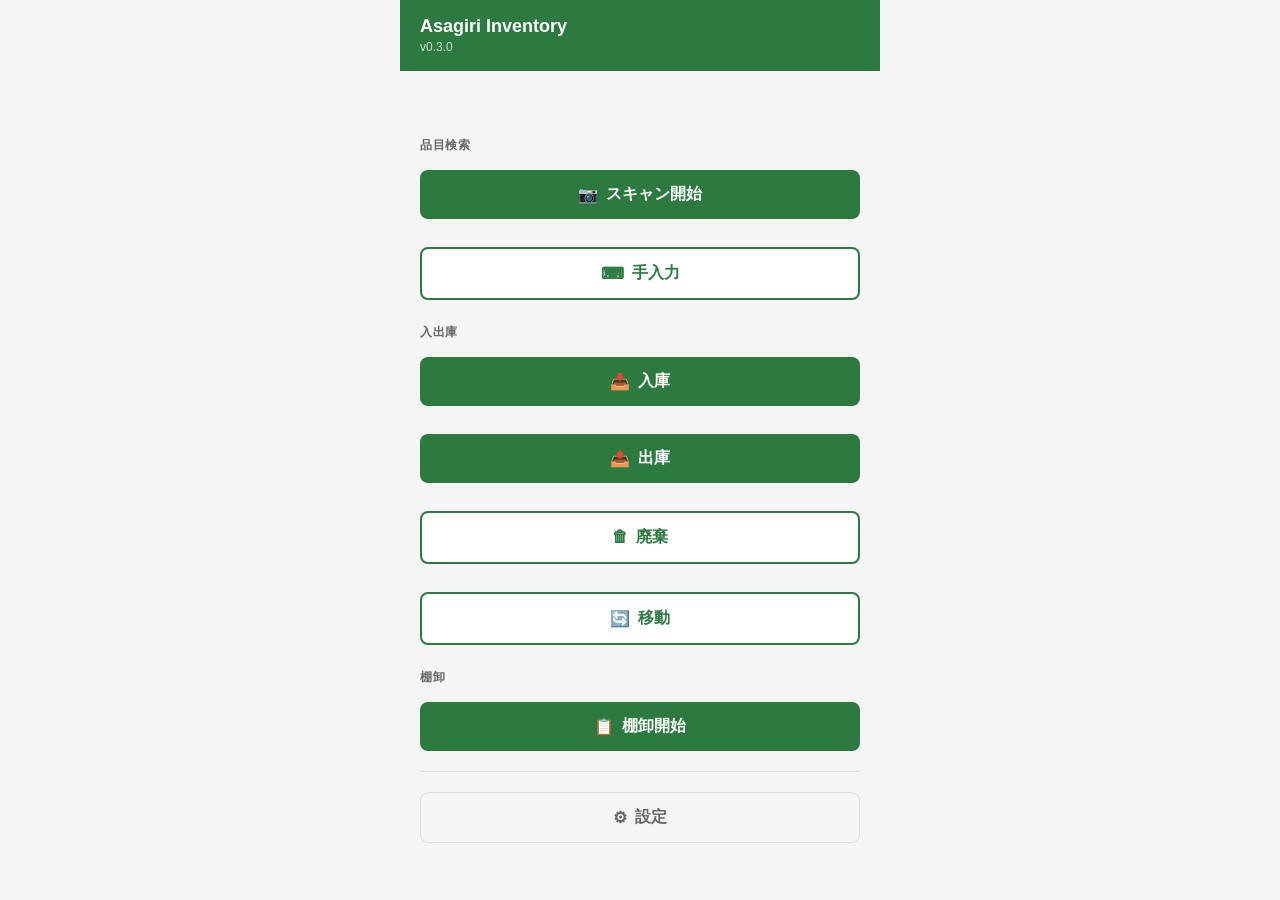
==== index.html @ f70bcea2 "PWA: サマリー画面に差異あり品目の詳細テーブルを追加 Co-Authored-By: Claude Sonnet 4.6 <noreply@anthropic.com>" ====
<!DOCTYPE html>
<html lang="ja">
<head>
  <meta charset="UTF-8">
  <meta name="viewport" content="width=device-width, initial-scale=1.0, user-scalable=no">
  <meta name="theme-color" content="#2c7a3f">
  <meta name="apple-mobile-web-app-capable" content="yes">
  <meta name="apple-mobile-web-app-status-bar-style" content="black-translucent">
  <title>Asagiri Inventory</title>
  <link rel="manifest" href="./manifest.json">
  <link rel="apple-touch-icon" href="./icons/icon-192.png">
  <link rel="stylesheet" href="./style.css">
</head>
<body>

  <!-- Screen 1: Top -->
  <div id="screen-top" class="screen active">
    <div class="header">
      <div>
        <h1>Asagiri Inventory</h1>
        <span class="version" id="app-version"></span>
      </div>
    </div>
    <div class="content">
      <div class="menu">
        <div class="menu-section-label">品目検索</div>
        <button class="btn btn-primary" id="btn-scan" onclick="App.goToScan()">
          <span>&#x1F4F7;</span> スキャン開始
        </button>
        <button class="btn btn-secondary" id="btn-manual" onclick="App.goToManual()">
          <span>&#x2328;</span> 手入力
        </button>
        <div class="menu-section-label">入出庫</div>
        <button class="btn btn-primary" onclick="App.startOp('stockin')">
          <span>&#x1F4E5;</span> 入庫
        </button>
        <button class="btn btn-primary" onclick="App.startOp('stockout')">
          <span>&#x1F4E4;</span> 出庫
        </button>
        <button class="btn btn-secondary" onclick="App.startOp('dispose')">
          <span>&#x1F5D1;</span> 廃棄
        </button>
        <button class="btn btn-secondary" onclick="App.startOp('move')">
          <span>&#x1F504;</span> 移動
        </button>
        <div class="menu-section-label">棚卸</div>
        <button class="btn btn-primary" onclick="App.goToStocktakeStart()">
          <span>&#x1F4CB;</span> 棚卸開始
        </button>
        <div class="menu-divider"></div>
        <button class="btn btn-outline" onclick="App.goToSettings()">
          <span>&#x2699;</span> 設定
        </button>
      </div>
    </div>
  </div>

  <!-- Screen 2: Scan -->
  <div id="screen-scan" class="screen">
    <div class="header">
      <button class="back-btn" onclick="App.goToTop()">&larr;</button>
      <h1>スキャン</h1>
    </div>
    <div class="content">
      <div class="video-container">
        <video id="scan-video" playsinline></video>
      </div>
      <p class="scan-guide">バーコードをカメラに映してください</p>
      <button class="btn btn-secondary" onclick="App.goToManual()">
        <span>&#x2328;</span> 手入力に切替
      </button>
    </div>
  </div>

  <!-- Screen 3: Manual input -->
  <div id="screen-manual" class="screen">
    <div class="header">
      <button class="back-btn" onclick="App.goToTop()">&larr;</button>
      <h1>手入力検索</h1>
    </div>
    <div id="camera-banner" class="camera-banner" style="display:none;">
      カメラが使えないため手入力に切替えました
    </div>
    <div class="content">
      <div class="form-group">
        <label for="input-barcode">バーコード or 品目ID</label>
        <input type="text" id="input-barcode" placeholder="例: 4901234567890 or IT001" autocomplete="off">
      </div>
      <button class="btn btn-primary" id="btn-search" onclick="App.searchManual()">
        検索
      </button>
    </div>
  </div>

  <!-- Screen 4: Result -->
  <div id="screen-result" class="screen">
    <div class="header">
      <button class="back-btn" onclick="App.goToTop()">&larr;</button>
      <h1>検索結果</h1>
    </div>
    <div class="content">
      <div id="result-content"></div>
      <div id="result-actions"></div>
    </div>
  </div>

  <!-- Screen 5: Loading -->
  <div id="screen-loading" class="screen">
    <div class="header">
      <h1>Asagiri Inventory</h1>
    </div>
    <div class="content">
      <div class="loading">
        <div class="loading-spinner"></div>
        <p>検索中...</p>
      </div>
    </div>
  </div>

  <!-- Screen 6: Settings -->
  <div id="screen-settings" class="screen">
    <div class="header">
      <button class="back-btn" onclick="App.goToTop()">&larr;</button>
      <h1>設定</h1>
    </div>
    <div class="content">
      <div class="setting-item">
        <div class="setting-label">アプリバージョン</div>
        <div class="setting-value" id="settings-version"></div>
      </div>
      <div class="setting-item">
        <div class="setting-label">担当者ログイン</div>
        <div class="setting-value" id="settings-gmail"></div>
        <div id="settings-user-info" style="display:none;margin-top:4px;">
          <span id="settings-user-name" style="font-size:14px;font-weight:600;"></span>
          <span id="settings-user-role" style="font-size:12px;color:var(--text-light);margin-left:8px;"></span>
        </div>
        <div class="form-group" style="margin-top:12px;">
          <label for="input-gmail">メールアドレス</label>
          <input type="email" id="input-gmail" placeholder="example@gmail.com" autocomplete="off">
        </div>
        <div class="form-group">
          <label for="input-password">パスワード</label>
          <input type="password" id="input-password" placeholder="パスワード" autocomplete="off">
        </div>
        <button class="btn btn-primary" id="btn-save-gmail" onclick="App.saveLogin()" style="margin-top:8px;">
          ログイン
        </button>
        <button class="btn btn-outline" onclick="App.logout()" style="margin-top:8px;color:#d32f2f;border-color:#d32f2f;">
          ログアウト
        </button>
      </div>
      <div class="setting-item">
        <div class="setting-label">場所データ</div>
        <div class="setting-value" id="settings-locations">未取得</div>
        <button class="btn btn-secondary" id="btn-reload-locations" onclick="App.reloadLocations()" style="margin-top:8px;">
          場所データを再取得
        </button>
        <div id="settings-locations-timestamp" class="setting-hint"></div>
      </div>
      <div class="setting-item">
        <div class="setting-label">API接続先</div>
        <div class="setting-value" id="settings-api"></div>
        <div class="form-group" style="margin-top:12px;">
          <input type="url" id="input-api-url" placeholder="https://script.google.com/macros/s/.../exec" autocomplete="off">
        </div>
        <button class="btn btn-primary" id="btn-save-url" onclick="App.saveApiUrl()" style="margin-top:8px;">
          保存
        </button>
      </div>
    </div>
  </div>

  <!-- Screen: Op Scan -->
  <div id="screen-op-scan" class="screen">
    <div class="header">
      <button class="back-btn" onclick="App.goToTop()">&larr;</button>
      <h1 id="op-scan-title">スキャン</h1>
    </div>
    <div class="content">
      <div class="video-container">
        <video id="op-scan-video" playsinline></video>
      </div>
      <p class="scan-guide">バーコードをカメラに映してください</p>
      <button class="btn btn-secondary" onclick="App.goToOpManual()">
        <span>&#x2328;</span> 手入力に切替
      </button>
    </div>
  </div>

  <!-- Screen: Op Manual -->
  <div id="screen-op-manual" class="screen">
    <div class="header">
      <button class="back-btn" onclick="App.goToTop()">&larr;</button>
      <h1 id="op-manual-title">手入力</h1>
    </div>
    <div id="op-camera-banner" class="camera-banner" style="display:none;">
      カメラが使えないため手入力に切替えました
    </div>
    <div class="content">
      <div class="form-group">
        <label for="input-op-barcode">バーコード or 品目ID</label>
        <input type="text" id="input-op-barcode" placeholder="例: 4901234567890 or IT001" autocomplete="off">
      </div>
      <button class="btn btn-primary" onclick="App.searchOpManual()">
        検索
      </button>
    </div>
  </div>

  <!-- Screen: Op Confirm -->
  <div id="screen-op-confirm" class="screen">
    <div class="header">
      <button class="back-btn" onclick="App.goToOpInput()">&larr;</button>
      <h1 id="op-confirm-title">確認</h1>
    </div>
    <div class="content">
      <div id="op-confirm-content"></div>
      <button class="btn btn-primary" id="btn-op-record" onclick="App.recordOp()">
        記録する
      </button>
      <button class="btn btn-secondary" onclick="App.goToOpInput()">
        戻って修正
      </button>
    </div>
  </div>

  <!-- Screen: Op Done -->
  <div id="screen-op-done" class="screen">
    <div class="header">
      <h1>完了</h1>
    </div>
    <div class="content">
      <div id="op-done-content"></div>
      <div id="op-done-actions"></div>
    </div>
  </div>

  <!-- Screen: Op Input -->
  <div id="screen-op-input" class="screen">
    <div class="header">
      <button class="back-btn" onclick="App.goToOpScan()">&larr;</button>
      <h1 id="op-input-title">入力</h1>
    </div>
    <div class="content">
      <div id="op-item-info"></div>
      <div id="op-input-form"></div>
      <button class="btn btn-primary" id="btn-op-confirm" onclick="App.goToOpConfirm()">
        確認画面へ
      </button>
    </div>
  </div>

  <!-- Screen: Stocktake Start -->
  <div id="screen-st-start" class="screen">
    <div class="header">
      <button class="back-btn" onclick="App.goToTop()">&larr;</button>
      <h1>棚卸開始</h1>
    </div>
    <div class="content">
      <div id="st-resume-area" style="display:none;">
        <div class="result-card">
          <div class="result-header found">進行中のセッションがあります</div>
          <div id="st-resume-info"></div>
        </div>
        <button class="btn btn-primary" id="btn-st-resume" onclick="App.resumeStocktake()">
          再開する
        </button>
        <button class="btn btn-secondary" onclick="App.startStocktake()">
          新規で開始する
        </button>
      </div>
      <div id="st-new-area">
        <div class="result-card">
          <div class="result-header found">棚卸を開始しますか？</div>
          <p class="result-message">バーコードスキャンで1品ずつカウントします。<br>終了時に未カウント品目の確認があります。</p>
        </div>
        <button class="btn btn-primary" id="btn-st-start" onclick="App.startStocktake()">
          棚卸を開始
        </button>
      </div>
      <button class="btn btn-secondary" onclick="App.goToTop()">
        キャンセル
      </button>
    </div>
  </div>

  <!-- Screen: Stocktake Scan -->
  <div id="screen-st-scan" class="screen">
    <div class="header">
      <button class="back-btn" onclick="App.confirmStocktakeEnd()">&larr;</button>
      <h1 id="st-scan-title">棚卸中</h1>
    </div>
    <div class="content">
      <div class="video-container">
        <video id="st-scan-video" playsinline></video>
      </div>
      <p class="scan-guide">バーコードをカメラに映してください</p>
      <button class="btn btn-secondary" onclick="App.goToStManual()">
        <span>&#x2328;</span> 手入力に切替
      </button>
      <div id="st-manual-input" style="display:none;">
        <div class="form-group" style="margin-top:12px;">
          <label for="input-st-barcode">バーコード or 品目ID</label>
          <input type="text" id="input-st-barcode" placeholder="例: 4901234567890 or IT001" autocomplete="off">
        </div>
        <button class="btn btn-primary" onclick="App.searchStManual()">
          検索
        </button>
      </div>
      <button class="btn btn-secondary" onclick="App.showUncountedItems()" style="margin-top:8px;">
        未カウント品を確認
      </button>
      <button class="btn btn-outline" onclick="App.confirmStocktakeEnd()" style="margin-top:16px;">
        棚卸を終了する
      </button>
    </div>
  </div>

  <!-- Screen: Uncounted Items -->
  <div id="screen-st-uncounted" class="screen">
    <div class="header">
      <button class="back-btn" onclick="App.goToStScan()">&larr;</button>
      <h1>未カウント品</h1>
    </div>
    <div class="content">
      <div id="st-uncounted-list"></div>
      <button class="btn btn-primary" onclick="App.goToStScan()">
        スキャンに戻る
      </button>
    </div>
  </div>

  <!-- Screen: Stocktake Count -->
  <div id="screen-st-count" class="screen">
    <div class="header">
      <button class="back-btn" onclick="App.goToStScan()">&larr;</button>
      <h1>実数入力</h1>
    </div>
    <div class="content">
      <div id="st-item-info"></div>
      <div class="form-group">
        <label for="input-st-count">実数</label>
        <input type="number" id="input-st-count" min="0" placeholder="実際の個数を入力" inputmode="numeric">
      </div>
      <button class="btn btn-primary" id="btn-st-send" onclick="App.sendStocktakeCount()">
        送信
      </button>
    </div>
  </div>

  <!-- Screen: Stocktake Summary -->
  <div id="screen-st-summary" class="screen">
    <div class="header">
      <h1>棚卸サマリー</h1>
    </div>
    <div class="content">
      <div id="st-summary-content"></div>
      <div id="st-diff-detail" style="display:none;"></div>
      <button class="btn btn-primary" id="btn-st-end" onclick="App.endStocktake()">
        棚卸を終了
      </button>
      <button class="btn btn-secondary" onclick="App.goToStScan()">
        スキャンに戻る
      </button>
    </div>
  </div>

  <!-- Screen: Stocktake Done -->
  <div id="screen-st-done" class="screen">
    <div class="header">
      <h1>棚卸完了</h1>
    </div>
    <div class="content">
      <div class="result-card">
        <div class="result-header found">棚卸セッション完了</div>
        <p class="result-message">管理者の承認をお待ちください。<br>承認後、帳簿在庫が調整されます。</p>
      </div>
      <button class="btn btn-primary" onclick="App.goToTop()">
        トップに戻る
      </button>
    </div>
  </div>

  <script src="./config.js"></script>
  <script src="./app.js"></script>
</body>
</html>
---- style.css ----
/* Asagiri Inventory - Phase 2 */
/* LogNote UI思想: シンプル、業務向け、見やすさ重視 */

:root {
  --primary: #2c7a3f;
  --primary-dark: #1e5a2d;
  --primary-light: #e8f5e9;
  --danger: #d32f2f;
  --warning: #f57c00;
  --text: #333;
  --text-light: #666;
  --bg: #f5f5f5;
  --card-bg: #fff;
  --border: #ddd;
}

* {
  box-sizing: border-box;
  margin: 0;
  padding: 0;
}

html, body {
  height: 100%;
  font-family: -apple-system, BlinkMacSystemFont, 'Segoe UI', 'Hiragino Sans', 'Noto Sans JP', sans-serif;
  font-size: 16px;
  color: var(--text);
  background: var(--bg);
  -webkit-text-size-adjust: 100%;
}

/* Screen container */
.screen {
  display: none;
  flex-direction: column;
  min-height: 100vh;
  max-width: 480px;
  margin: 0 auto;
  padding: 0;
}

.screen.active {
  display: flex;
}

/* Header */
.header {
  background: var(--primary);
  color: #fff;
  padding: 16px 20px;
  display: flex;
  align-items: center;
  gap: 12px;
}

.header h1 {
  font-size: 18px;
  font-weight: 600;
}

.header .version {
  font-size: 12px;
  opacity: 0.8;
}

.header .back-btn {
  background: none;
  border: none;
  color: #fff;
  font-size: 20px;
  cursor: pointer;
  padding: 4px 8px;
  margin-left: -8px;
}

/* Main content */
.content {
  flex: 1;
  padding: 24px 20px;
  display: flex;
  flex-direction: column;
}

/* Buttons */
.btn {
  display: flex;
  align-items: center;
  justify-content: center;
  gap: 8px;
  width: 100%;
  padding: 14px 20px;
  border: none;
  border-radius: 8px;
  font-size: 16px;
  font-weight: 600;
  cursor: pointer;
  transition: opacity 0.2s;
  min-height: 48px;
}

.btn:active {
  opacity: 0.8;
}

.btn:disabled {
  opacity: 0.5;
  cursor: not-allowed;
}

.btn-primary {
  background: var(--primary);
  color: #fff;
}

.btn-secondary {
  background: #fff;
  color: var(--primary);
  border: 2px solid var(--primary);
}

.btn-outline {
  background: transparent;
  color: var(--text-light);
  border: 1px solid var(--border);
}

.btn + .btn {
  margin-top: 12px;
}

/* Top screen menu */
.menu {
  flex: 1;
  display: flex;
  flex-direction: column;
  justify-content: center;
  gap: 16px;
}

.menu-section-label {
  font-size: 12px;
  font-weight: 600;
  color: var(--text-light);
  text-transform: uppercase;
  letter-spacing: 0.5px;
  padding-top: 8px;
}

.menu-divider {
  height: 1px;
  background: var(--border);
  margin: 4px 0;
}

/* Video container */
.video-container {
  position: relative;
  width: 100%;
  aspect-ratio: 4 / 3;
  background: #000;
  border-radius: 8px;
  overflow: hidden;
  margin-bottom: 16px;
}

.video-container video {
  width: 100%;
  height: 100%;
  object-fit: cover;
}

.scan-guide {
  text-align: center;
  color: var(--text-light);
  font-size: 14px;
  margin-bottom: 20px;
}

/* Form */
.form-group {
  margin-bottom: 16px;
}

.form-group label {
  display: block;
  font-size: 14px;
  color: var(--text-light);
  margin-bottom: 6px;
}

.form-group input {
  width: 100%;
  padding: 12px 14px;
  border: 2px solid var(--border);
  border-radius: 8px;
  font-size: 16px;
  outline: none;
  transition: border-color 0.2s;
}

.form-group input:focus {
  border-color: var(--primary);
}

.form-select {
  width: 100%;
  padding: 12px 14px;
  border: 2px solid var(--border);
  border-radius: 8px;
  font-size: 16px;
  outline: none;
  background: #fff;
  transition: border-color 0.2s;
  -webkit-appearance: none;
  appearance: none;
}

.form-select:focus {
  border-color: var(--primary);
}

/* Result card */
.result-card {
  background: var(--card-bg);
  border-radius: 12px;
  padding: 20px;
  box-shadow: 0 2px 8px rgba(0, 0, 0, 0.08);
  margin-bottom: 20px;
}

.result-header {
  display: flex;
  align-items: center;
  gap: 8px;
  font-size: 18px;
  font-weight: 600;
  margin-bottom: 16px;
}

.result-header.found {
  color: var(--primary);
}

.result-header.not-found {
  color: var(--danger);
}

.result-header.error {
  color: var(--warning);
}

.result-row {
  display: flex;
  justify-content: space-between;
  padding: 8px 0;
  border-bottom: 1px solid var(--border);
  font-size: 15px;
}

.result-row:last-child {
  border-bottom: none;
}

.result-label {
  color: var(--text-light);
  flex-shrink: 0;
}

.result-value {
  font-weight: 500;
  text-align: right;
  word-break: break-all;
}

.result-message {
  color: var(--text-light);
  font-size: 14px;
  line-height: 1.6;
  margin-top: 8px;
}

.result-code {
  background: var(--bg);
  padding: 8px 12px;
  border-radius: 6px;
  font-family: monospace;
  font-size: 14px;
  margin: 8px 0;
  word-break: break-all;
}

/* Loading */
.loading {
  text-align: center;
  padding: 40px 0;
  color: var(--text-light);
}

.loading-spinner {
  display: inline-block;
  width: 32px;
  height: 32px;
  border: 3px solid var(--border);
  border-top-color: var(--primary);
  border-radius: 50%;
  animation: spin 0.8s linear infinite;
  margin-bottom: 12px;
}

@keyframes spin {
  to { transform: rotate(360deg); }
}

/* Error detail */
.error-detail {
  background: #fff3e0;
  border: 1px solid #ffe0b2;
  border-radius: 6px;
  padding: 8px 12px;
  font-size: 13px;
  color: var(--warning);
  margin-top: 8px;
  word-break: break-all;
}

/* Camera error banner */
.camera-banner {
  background: #fff3e0;
  color: var(--warning);
  padding: 10px 16px;
  font-size: 14px;
  text-align: center;
  border-bottom: 1px solid #ffe0b2;
}

/* Settings screen */
.setting-item {
  background: var(--card-bg);
  border-radius: 8px;
  padding: 16px;
  margin-bottom: 12px;
}

.setting-label {
  font-size: 13px;
  color: var(--text-light);
  margin-bottom: 4px;
}

.setting-value {
  font-size: 15px;
  font-weight: 500;
}

.setting-value.connected {
  color: var(--primary);
}

.setting-value.not-connected {
  color: var(--danger);
}

.lot-allocation {
  margin-top: 16px;
  padding-top: 12px;
  border-top: 1px solid var(--border);
}

.lot-allocation-title {
  font-size: 13px;
  font-weight: 600;
  color: var(--text-light);
  margin-bottom: 8px;
}

.lot-allocation-row {
  display: flex;
  justify-content: space-between;
  padding: 4px 0;
  font-size: 14px;
}

.lot-expiry {
  color: var(--text-light);
  font-size: 13px;
}

.setting-hint {
  font-size: 12px;
  color: var(--text-light);
  margin-top: 8px;
}

/* Stocktake badge */
.st-badge {
  display: inline-block;
  background: var(--primary);
  color: #fff;
  font-size: 12px;
  font-weight: 600;
  padding: 2px 10px;
  border-radius: 12px;
  margin-left: 8px;
}

.st-diff-positive {
  color: #1565c0;
  font-weight: 600;
}

.st-diff-negative {
  color: var(--danger);
  font-weight: 600;
}

.st-diff-zero {
  color: var(--primary);
}

/* Uncounted items list */
.uncounted-list {
  list-style: none;
  padding: 0;
  margin: 8px 0;
}

.uncounted-item {
  display: flex;
  gap: 8px;
  align-items: center;
  padding: 10px 12px;
  border-bottom: 1px solid #eee;
  font-size: 14px;
}

.uncounted-id {
  color: #888;
  font-size: 12px;
  min-width: 60px;
}

.uncounted-name {
  flex: 1;
  font-weight: 600;
}

.uncounted-cat {
  color: #888;
  font-size: 12px;
}

/* Diff table in summary */
.diff-table {
  width: 100%;
  border-collapse: collapse;
  margin-top: 8px;
  font-size: 13px;
}

.diff-table th {
  background: #f5f5f5;
  padding: 6px 8px;
  font-weight: 600;
  text-align: left;
  border-bottom: 2px solid #ddd;
}

.diff-table td {
  padding: 6px 8px;
  border-bottom: 1px solid #eee;
}
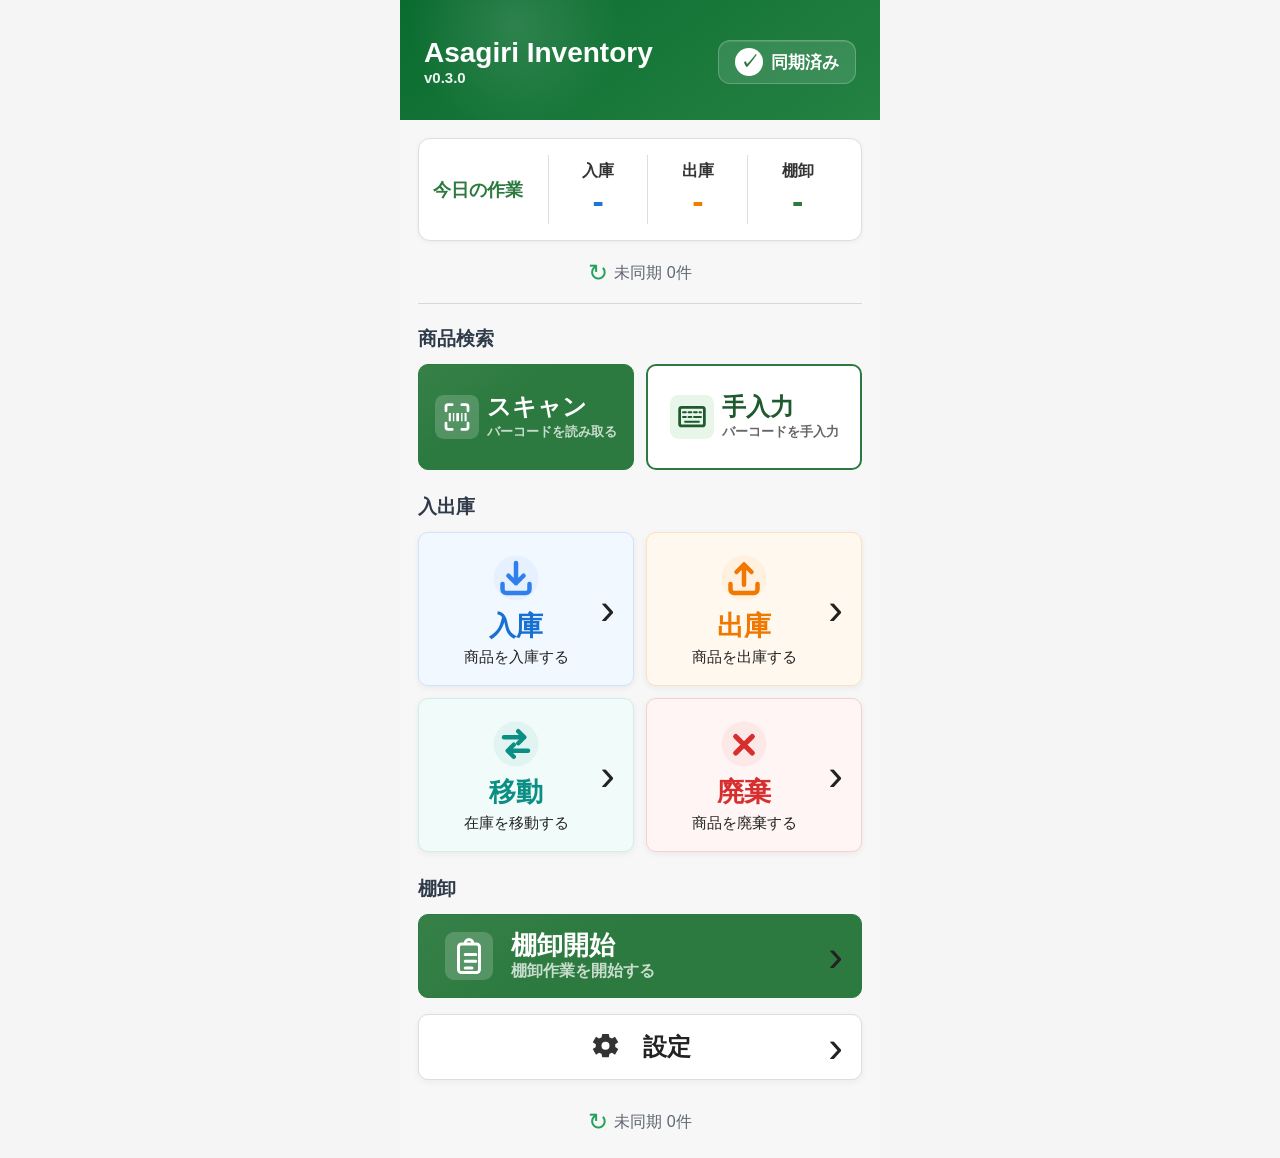
==== commit 9b33e07c: "トップ画面UIリデザイン + ダッシュボードAPI追加 - トップ画面をカード型レイアウトに刷新（SVGアイコン、2x2グリッド、色分け） - 今日の作業ダッシュボード（入庫/出庫件数、棚卸進捗） -" ====
--- a/index.html
+++ b/index.html
@@ -15,43 +15,97 @@
 
   <!-- Screen 1: Top -->
   <div id="screen-top" class="screen active">
-    <div class="header">
-      <div>
+    <div class="header header-top">
+      <div class="header-top-left">
         <h1>Asagiri Inventory</h1>
         <span class="version" id="app-version"></span>
       </div>
-    </div>
-    <div class="content">
-      <div class="menu">
-        <div class="menu-section-label">品目検索</div>
-        <button class="btn btn-primary" id="btn-scan" onclick="App.goToScan()">
-          <span>&#x1F4F7;</span> スキャン開始
-        </button>
-        <button class="btn btn-secondary" id="btn-manual" onclick="App.goToManual()">
-          <span>&#x2328;</span> 手入力
-        </button>
-        <div class="menu-section-label">入出庫</div>
-        <button class="btn btn-primary" onclick="App.startOp('stockin')">
-          <span>&#x1F4E5;</span> 入庫
-        </button>
-        <button class="btn btn-primary" onclick="App.startOp('stockout')">
-          <span>&#x1F4E4;</span> 出庫
-        </button>
-        <button class="btn btn-secondary" onclick="App.startOp('dispose')">
-          <span>&#x1F5D1;</span> 廃棄
-        </button>
-        <button class="btn btn-secondary" onclick="App.startOp('move')">
-          <span>&#x1F504;</span> 移動
-        </button>
-        <div class="menu-section-label">棚卸</div>
-        <button class="btn btn-primary" onclick="App.goToStocktakeStart()">
-          <span>&#x1F4CB;</span> 棚卸開始
-        </button>
-        <div class="menu-divider"></div>
-        <button class="btn btn-outline" onclick="App.goToSettings()">
-          <span>&#x2699;</span> 設定
-        </button>
-      </div>
+      <span class="sync-badge" id="sync-badge">同期済み</span>
+    </div>
+    <div class="content content-top">
+
+      <!-- 今日の作業 -->
+      <div class="work-summary" aria-label="今日の作業">
+        <span class="work-summary-title">今日の作業</span>
+        <span class="work-chip work-chip--in">入庫 <strong id="dash-stockin">-</strong></span>
+        <span class="work-chip work-chip--out">出庫 <strong id="dash-stockout">-</strong></span>
+        <span class="work-chip work-chip--st">棚卸 <strong id="dash-stocktake">-</strong></span>
+      </div>
+      <div class="top-sync-status" id="unsync-bar">未同期 0件</div>
+      <div class="top-divider"></div>
+
+      <!-- 商品検索 -->
+      <section class="top-section">
+        <div class="section-label">商品検索</div>
+        <div class="search-actions">
+          <button class="action-button action-button--scan" id="btn-scan" onclick="App.goToScan()">
+            <img class="action-icon" src="./icons/ui-scan.svg" alt="" aria-hidden="true">
+            <span class="action-text">
+              <span class="action-title">スキャン</span>
+              <span class="action-sub">バーコードを読み取る</span>
+            </span>
+          </button>
+          <button class="action-button action-button--manual" id="btn-manual" onclick="App.goToManual()">
+            <img class="action-icon" src="./icons/ui-manual.svg" alt="" aria-hidden="true">
+            <span class="action-text">
+              <span class="action-title">手入力</span>
+              <span class="action-sub">バーコードを手入力</span>
+            </span>
+          </button>
+        </div>
+      </section>
+
+      <!-- 入出庫 -->
+      <section class="top-section">
+        <div class="section-label">入出庫</div>
+        <div class="operation-grid">
+          <button class="operation-button operation-button--in" onclick="App.startOp('stockin')">
+            <img class="operation-icon" src="./icons/ui-stockin.svg" alt="" aria-hidden="true">
+            <span class="operation-title">入庫</span>
+            <span class="operation-sub">商品を入庫する</span>
+            <span class="operation-chevron" aria-hidden="true">›</span>
+          </button>
+          <button class="operation-button operation-button--out" onclick="App.startOp('stockout')">
+            <img class="operation-icon" src="./icons/ui-stockout.svg" alt="" aria-hidden="true">
+            <span class="operation-title">出庫</span>
+            <span class="operation-sub">商品を出庫する</span>
+            <span class="operation-chevron" aria-hidden="true">›</span>
+          </button>
+          <button class="operation-button operation-button--move" onclick="App.startOp('move')">
+            <img class="operation-icon" src="./icons/ui-move.svg" alt="" aria-hidden="true">
+            <span class="operation-title">移動</span>
+            <span class="operation-sub">在庫を移動する</span>
+            <span class="operation-chevron" aria-hidden="true">›</span>
+          </button>
+          <button class="operation-button operation-button--dispose" onclick="App.startOp('dispose')">
+            <img class="operation-icon" src="./icons/ui-dispose.svg" alt="" aria-hidden="true">
+            <span class="operation-title">廃棄</span>
+            <span class="operation-sub">商品を廃棄する</span>
+            <span class="operation-chevron" aria-hidden="true">›</span>
+          </button>
+        </div>
+      </section>
+
+      <!-- 棚卸 -->
+      <section class="top-section top-section--stocktake">
+        <div class="section-label">棚卸</div>
+        <button class="stocktake-button" onclick="App.goToStocktakeStart()">
+          <img class="stocktake-icon" src="./icons/ui-stocktake.svg" alt="" aria-hidden="true">
+          <span class="stocktake-text">
+            <span class="stocktake-title">棚卸開始</span>
+            <span class="stocktake-sub">棚卸作業を開始する</span>
+          </span>
+          <span class="stocktake-chevron" aria-hidden="true">›</span>
+        </button>
+      </section>
+
+      <!-- 設定 -->
+      <button class="settings-button" onclick="App.goToSettings()">
+        <img class="settings-icon" src="./icons/ui-settings.svg" alt="" aria-hidden="true">
+        <span>設定</span>
+        <span class="settings-chevron" aria-hidden="true">›</span>
+      </button>
+      <div class="bottom-sync-status">未同期 0件</div>
     </div>
   </div>
 
@@ -239,7 +293,7 @@
   <!-- Screen: Op Input -->
   <div id="screen-op-input" class="screen">
     <div class="header">
-      <button class="back-btn" onclick="App.goToOpScan()">&larr;</button>
+      <button class="back-btn" onclick="App.goBackFromOpInput()">&larr;</button>
       <h1 id="op-input-title">入力</h1>
     </div>
     <div class="content">
@@ -270,6 +324,12 @@
           新規で開始する
         </button>
       </div>
+      <div id="st-join-area" style="display:none;">
+        <div class="result-card">
+          <div class="result-header">他の人の進行中セッション</div>
+          <div id="st-join-list"></div>
+        </div>
+      </div>
       <div id="st-new-area">
         <div class="result-card">
           <div class="result-header found">棚卸を開始しますか？</div>
@@ -296,7 +356,7 @@
         <video id="st-scan-video" playsinline></video>
       </div>
       <p class="scan-guide">バーコードをカメラに映してください</p>
-      <button class="btn btn-secondary" onclick="App.goToStManual()">
+      <button class="btn btn-secondary" id="btn-st-toggle-manual" onclick="App.goToStManual()">
         <span>&#x2328;</span> 手入力に切替
       </button>
       <div id="st-manual-input" style="display:none;">
@@ -307,12 +367,18 @@
         <button class="btn btn-primary" onclick="App.searchStManual()">
           検索
         </button>
+        <button class="btn btn-secondary" onclick="App.goToStScan()" style="margin-top:8px;">
+          スキャンに戻る
+        </button>
       </div>
       <button class="btn btn-secondary" onclick="App.showUncountedItems()" style="margin-top:8px;">
         未カウント品を確認
       </button>
       <button class="btn btn-outline" onclick="App.confirmStocktakeEnd()" style="margin-top:16px;">
         棚卸を終了する
+      </button>
+      <button class="btn btn-outline" onclick="App.pauseStocktake()" style="margin-top:4px;border-color:#888;color:#888;">
+        中断してトップに戻る
       </button>
     </div>
   </div>
--- a/style.css
+++ b/style.css
@@ -469,3 +469,692 @@
   padding: 6px 8px;
   border-bottom: 1px solid #eee;
 }
+
+/* ===== Top screen redesign ===== */
+
+.header-top {
+  justify-content: space-between;
+  align-items: center;
+  min-height: 76px;
+  padding: 16px 20px 14px;
+}
+
+.header-top-left {
+  display: flex;
+  flex-direction: column;
+  gap: 2px;
+}
+
+.header-status {
+  display: flex;
+  flex-direction: column;
+  align-items: flex-end;
+  gap: 4px;
+}
+
+.sync-badge {
+  background: rgba(255, 255, 255, 0.18);
+  color: #fff;
+  font-size: 12px;
+  font-weight: 700;
+  line-height: 1;
+  padding: 7px 10px;
+  border-radius: 999px;
+  white-space: nowrap;
+}
+
+.header-unsync {
+  color: rgba(255, 255, 255, 0.72);
+  font-size: 11px;
+  line-height: 1;
+}
+
+.content-top {
+  padding: 14px 16px 18px;
+}
+
+.work-summary {
+  display: grid;
+  grid-template-columns: repeat(3, minmax(0, 1fr));
+  align-items: center;
+  gap: 7px;
+  margin-bottom: 16px;
+  padding: 9px 10px;
+  border: 1px solid #e2e2e2;
+  border-radius: 8px;
+  background: #fff;
+}
+
+.work-summary-title {
+  grid-column: 1 / -1;
+  color: var(--text-light);
+  font-size: 12px;
+  font-weight: 700;
+  white-space: nowrap;
+}
+
+.work-chip {
+  min-width: 0;
+  padding: 6px 5px;
+  border-radius: 6px;
+  color: #555;
+  font-size: 11px;
+  font-weight: 600;
+  text-align: center;
+  white-space: nowrap;
+}
+
+.work-chip strong {
+  margin-left: 3px;
+  color: var(--text);
+  font-size: 13px;
+}
+
+.work-chip--in { background: #e9f5ed; }
+.work-chip--out { background: #fff2df; }
+.work-chip--st { background: #e8f1f8; }
+
+.top-section {
+  margin-bottom: 16px;
+}
+
+.top-section--stocktake {
+  margin-bottom: 12px;
+}
+
+.section-label {
+  margin: 0 0 7px;
+  color: #4d5a52;
+  font-size: 13px;
+  font-weight: 700;
+}
+
+.search-actions {
+  display: grid;
+  gap: 8px;
+}
+
+.action-button,
+.operation-button,
+.stocktake-button,
+.settings-button {
+  font-family: inherit;
+  cursor: pointer;
+  -webkit-tap-highlight-color: transparent;
+}
+
+.action-button {
+  display: flex;
+  align-items: center;
+  gap: 12px;
+  width: 100%;
+  min-height: 58px;
+  padding: 12px 14px;
+  border-radius: 8px;
+  text-align: left;
+  transition: opacity 0.15s, transform 0.1s;
+}
+
+.action-button:active,
+.operation-button:active,
+.stocktake-button:active {
+  opacity: 0.82;
+  transform: scale(0.985);
+}
+
+.action-button--scan {
+  border: 1px solid var(--primary);
+  background: var(--primary);
+  color: #fff;
+}
+
+.action-button--manual {
+  border: 1px solid #b8d2bf;
+  background: #fff;
+  color: var(--primary-dark);
+}
+
+.action-icon {
+  flex: 0 0 auto;
+  width: 34px;
+  height: 34px;
+  display: block;
+}
+
+.action-text,
+.stocktake-text {
+  display: flex;
+  min-width: 0;
+  flex-direction: column;
+  gap: 2px;
+}
+
+.action-title,
+.stocktake-title {
+  font-size: 17px;
+  font-weight: 800;
+  line-height: 1.2;
+}
+
+.action-sub,
+.stocktake-sub {
+  font-size: 12px;
+  line-height: 1.25;
+}
+
+.action-button--scan .action-sub,
+.stocktake-sub {
+  color: rgba(255, 255, 255, 0.74);
+}
+
+.action-button--manual .action-sub {
+  color: var(--text-light);
+}
+
+.operation-grid {
+  display: grid;
+  grid-template-columns: repeat(2, minmax(0, 1fr));
+  gap: 8px;
+}
+
+.operation-button {
+  display: grid;
+  grid-template-columns: 30px 1fr;
+  grid-template-rows: auto auto;
+  column-gap: 8px;
+  align-items: center;
+  min-height: 72px;
+  padding: 10px 11px;
+  border: 1px solid #e2e2e2;
+  border-left-width: 5px;
+  border-radius: 8px;
+  background: #fff;
+  color: var(--text);
+  min-width: 0;
+  text-align: left;
+  transition: opacity 0.15s, transform 0.1s;
+}
+
+.operation-icon {
+  grid-row: 1 / 3;
+  width: 28px;
+  height: 28px;
+  display: block;
+}
+
+.operation-title {
+  font-size: 16px;
+  font-weight: 800;
+  line-height: 1.15;
+  min-width: 0;
+}
+
+.operation-sub {
+  color: var(--text-light);
+  font-size: 11px;
+  line-height: 1.25;
+  min-width: 0;
+}
+
+.operation-button--in  { border-left-color: #2f80ed; }
+.operation-button--out { border-left-color: #f2994a; }
+.operation-button--move { border-left-color: #159b8f; }
+.operation-button--dispose { border-left-color: #d64545; }
+
+.stocktake-button {
+  display: flex;
+  align-items: center;
+  gap: 12px;
+  width: 100%;
+  min-height: 58px;
+  padding: 12px 14px;
+  border: 1px solid var(--primary);
+  border-radius: 8px;
+  background: var(--primary);
+  color: #fff;
+  text-align: left;
+  transition: opacity 0.15s, transform 0.1s;
+}
+
+.stocktake-icon {
+  flex: 0 0 auto;
+  width: 34px;
+  height: 34px;
+  display: block;
+}
+
+.settings-button {
+  width: 100%;
+  min-height: 42px;
+  border: 1px solid #dadada;
+  border-radius: 8px;
+  background: transparent;
+  color: var(--text-light);
+  font-size: 14px;
+  font-weight: 600;
+}
+
+.settings-button:active {
+  opacity: 0.7;
+}
+
+.top-sync-status,
+.bottom-sync-status {
+  display: flex;
+  align-items: center;
+  justify-content: center;
+  gap: 4px;
+  color: #999;
+  font-size: 12px;
+  line-height: 1;
+}
+
+.top-sync-status {
+  margin: 4px 0 12px;
+}
+
+.top-divider {
+  height: 1px;
+  margin-bottom: 16px;
+  background: #e2e2e2;
+}
+
+.bottom-sync-status {
+  margin-top: 12px;
+}
+
+.operation-chevron,
+.stocktake-chevron,
+.settings-chevron {
+  display: none;
+}
+
+@media (max-width: 360px) {
+  .content-top {
+    padding-left: 12px;
+    padding-right: 12px;
+  }
+
+  .operation-button {
+    min-height: 76px;
+    padding: 9px;
+  }
+
+  .operation-sub {
+    font-size: 10px;
+  }
+}
+
+/* ===== Visual proposal: image-style top screen ===== */
+
+#screen-top {
+  background: #f7f7f7;
+}
+
+#screen-top .header-top {
+  min-height: 120px;
+  align-items: center;
+  padding: 26px 24px 22px;
+  background:
+    radial-gradient(circle at 24% 20%, rgba(255, 255, 255, 0.12), transparent 28%),
+    linear-gradient(145deg, #0b6c30 0%, #248243 100%);
+}
+
+#screen-top .header h1 {
+  font-size: 28px;
+  font-weight: 800;
+  line-height: 1.05;
+}
+
+#screen-top .header .version {
+  font-size: 15px;
+  font-weight: 700;
+  opacity: 0.92;
+}
+
+#screen-top .sync-badge {
+  display: inline-flex;
+  align-items: center;
+  gap: 8px;
+  min-height: 44px;
+  padding: 0 16px;
+  border: 1px solid rgba(255, 255, 255, 0.22);
+  border-radius: 12px;
+  background: rgba(255, 255, 255, 0.12);
+  box-shadow: inset 0 1px 0 rgba(255, 255, 255, 0.12);
+  font-size: 17px;
+  font-weight: 800;
+}
+
+#screen-top .sync-badge::before {
+  content: "✓";
+  display: inline-flex;
+  align-items: center;
+  justify-content: center;
+  width: 28px;
+  height: 28px;
+  border-radius: 50%;
+  background: #fff;
+  color: var(--primary);
+  font-size: 18px;
+  line-height: 1;
+}
+
+#screen-top .content-top {
+  padding: 18px 18px 24px;
+}
+
+#screen-top .work-summary {
+  grid-template-columns: 1.15fr 1fr 1fr 1fr;
+  gap: 0;
+  min-height: 86px;
+  margin-bottom: 12px;
+  padding: 16px 14px;
+  border-color: #dedede;
+  border-radius: 12px;
+  box-shadow: 0 1px 4px rgba(0, 0, 0, 0.05);
+}
+
+#screen-top .work-summary-title {
+  grid-column: auto;
+  align-self: center;
+  color: var(--primary);
+  font-size: 18px;
+  font-weight: 800;
+}
+
+#screen-top .work-chip {
+  display: flex;
+  min-height: 58px;
+  flex-direction: column;
+  align-items: center;
+  justify-content: center;
+  border-left: 1px solid #dedede;
+  border-radius: 0;
+  background: transparent;
+  color: var(--text);
+  font-size: 16px;
+}
+
+#screen-top .work-chip strong {
+  display: block;
+  margin: 2px 0 0;
+  font-size: 34px;
+  font-weight: 800;
+  line-height: 1;
+}
+
+#screen-top .work-chip--in strong { color: #1f76d2; }
+#screen-top .work-chip--out strong { color: #ef7d00; }
+#screen-top .work-chip--st strong { color: var(--primary); }
+
+#screen-top .top-sync-status,
+#screen-top .bottom-sync-status {
+  display: flex;
+  align-items: center;
+  justify-content: center;
+  gap: 6px;
+  color: #5f6670;
+  font-size: 16px;
+  line-height: 1;
+}
+
+#screen-top .top-sync-status::before,
+#screen-top .bottom-sync-status::before {
+  content: "↻";
+  color: #24a15a;
+  font-size: 24px;
+  line-height: 1;
+}
+
+#screen-top .top-sync-status {
+  margin: 8px 0 18px;
+}
+
+#screen-top .top-divider {
+  height: 1px;
+  margin-bottom: 22px;
+  background: #d8d8d8;
+}
+
+#screen-top .top-section {
+  margin-bottom: 24px;
+}
+
+#screen-top .top-section--stocktake {
+  margin-bottom: 16px;
+}
+
+#screen-top .section-label {
+  margin-bottom: 12px;
+  color: #2f3b4a;
+  font-size: 19px;
+  font-weight: 800;
+}
+
+#screen-top .search-actions {
+  grid-template-columns: repeat(2, minmax(0, 1fr));
+  gap: 12px;
+}
+
+#screen-top .action-button {
+  min-height: 106px;
+  justify-content: center;
+  gap: 8px;
+  padding: 20px 16px;
+  border-radius: 10px;
+}
+
+#screen-top .action-button--scan {
+  background:
+    linear-gradient(145deg, rgba(255, 255, 255, 0.05), transparent 40%),
+    var(--primary);
+}
+
+#screen-top .action-button--manual {
+  border: 2px solid var(--primary);
+  background: #fff;
+}
+
+#screen-top .action-icon {
+  width: 44px;
+  height: 44px;
+  border-radius: 8px;
+}
+
+#screen-top .action-title {
+  font-size: 24px;
+  font-weight: 800;
+}
+
+#screen-top .action-sub {
+  font-size: 13px;
+  font-weight: 600;
+  white-space: nowrap;
+}
+
+#screen-top .operation-grid {
+  grid-template-columns: repeat(2, minmax(0, 1fr));
+  gap: 12px;
+}
+
+#screen-top .operation-button {
+  position: relative;
+  display: flex;
+  min-height: 150px;
+  flex-direction: column;
+  align-items: center;
+  justify-content: center;
+  gap: 7px;
+  padding: 18px 38px 18px 18px;
+  border-width: 1px;
+  border-radius: 10px;
+  box-shadow: 0 2px 7px rgba(0, 0, 0, 0.06);
+  text-align: center;
+}
+
+#screen-top .operation-icon {
+  width: 54px;
+  height: 54px;
+  font-size: 34px;
+}
+
+#screen-top .operation-title {
+  font-size: 27px;
+  line-height: 1.05;
+}
+
+#screen-top .operation-sub {
+  color: #222;
+  font-size: 15px;
+  line-height: 1.3;
+}
+
+#screen-top .operation-chevron,
+#screen-top .stocktake-chevron,
+#screen-top .settings-chevron {
+  display: block;
+  position: absolute;
+  right: 18px;
+  color: #222;
+  font-size: 44px;
+  font-weight: 300;
+  line-height: 1;
+}
+
+#screen-top .operation-button--in {
+  border-color: #cfe4fb;
+  background: #f2f8ff;
+  color: #1671d3;
+}
+
+#screen-top .operation-button--out {
+  border-color: #ffe0bf;
+  background: #fff8ee;
+  color: #f07800;
+}
+
+#screen-top .operation-button--move {
+  border-color: #cfeeea;
+  background: #f1fbfa;
+  color: #0b8f84;
+}
+
+#screen-top .operation-button--dispose {
+  border-color: #f7cfcf;
+  background: #fff5f5;
+  color: #d72f2f;
+}
+
+#screen-top .stocktake-button {
+  position: relative;
+  min-height: 82px;
+  gap: 18px;
+  padding: 16px 54px 16px 26px;
+  border-radius: 10px;
+  background:
+    linear-gradient(145deg, rgba(255, 255, 255, 0.05), transparent 40%),
+    var(--primary);
+}
+
+#screen-top .stocktake-icon {
+  width: 48px;
+  height: 48px;
+}
+
+#screen-top .stocktake-title {
+  font-size: 26px;
+  line-height: 1.1;
+}
+
+#screen-top .stocktake-sub {
+  font-size: 16px;
+  font-weight: 600;
+}
+
+#screen-top .settings-button {
+  position: relative;
+  display: flex;
+  align-items: center;
+  justify-content: center;
+  gap: 18px;
+  min-height: 66px;
+  margin-bottom: 18px;
+  border-color: #dddddd;
+  border-radius: 10px;
+  background: #fff;
+  box-shadow: 0 2px 7px rgba(0, 0, 0, 0.05);
+  color: #222;
+  font-size: 24px;
+  font-weight: 800;
+}
+
+#screen-top .settings-icon {
+  width: 36px;
+  height: 36px;
+  display: block;
+}
+
+@media (max-width: 420px) {
+  #screen-top .header-top {
+    padding-left: 18px;
+    padding-right: 18px;
+  }
+
+  #screen-top .header h1 {
+    font-size: 24px;
+  }
+
+  #screen-top .sync-badge {
+    min-height: 38px;
+    padding: 0 12px;
+    font-size: 14px;
+  }
+
+  #screen-top .work-summary {
+    grid-template-columns: 1fr 1fr 1fr;
+  }
+
+  #screen-top .work-summary-title {
+    grid-column: 1 / -1;
+    margin-bottom: 8px;
+  }
+
+  #screen-top .work-chip:first-of-type {
+    border-left: none;
+  }
+
+  #screen-top .action-button {
+    min-height: 92px;
+    padding: 16px 12px;
+  }
+
+  #screen-top .action-title,
+  #screen-top .stocktake-title {
+    font-size: 22px;
+  }
+
+  #screen-top .action-sub,
+  #screen-top .stocktake-sub {
+    font-size: 13px;
+  }
+
+  #screen-top .operation-button {
+    min-height: 126px;
+    padding-right: 28px;
+  }
+
+  #screen-top .operation-icon {
+    width: 44px;
+    height: 44px;
+    font-size: 28px;
+  }
+
+  #screen-top .operation-title {
+    font-size: 22px;
+  }
+
+  #screen-top .operation-sub {
+    font-size: 13px;
+  }
+}
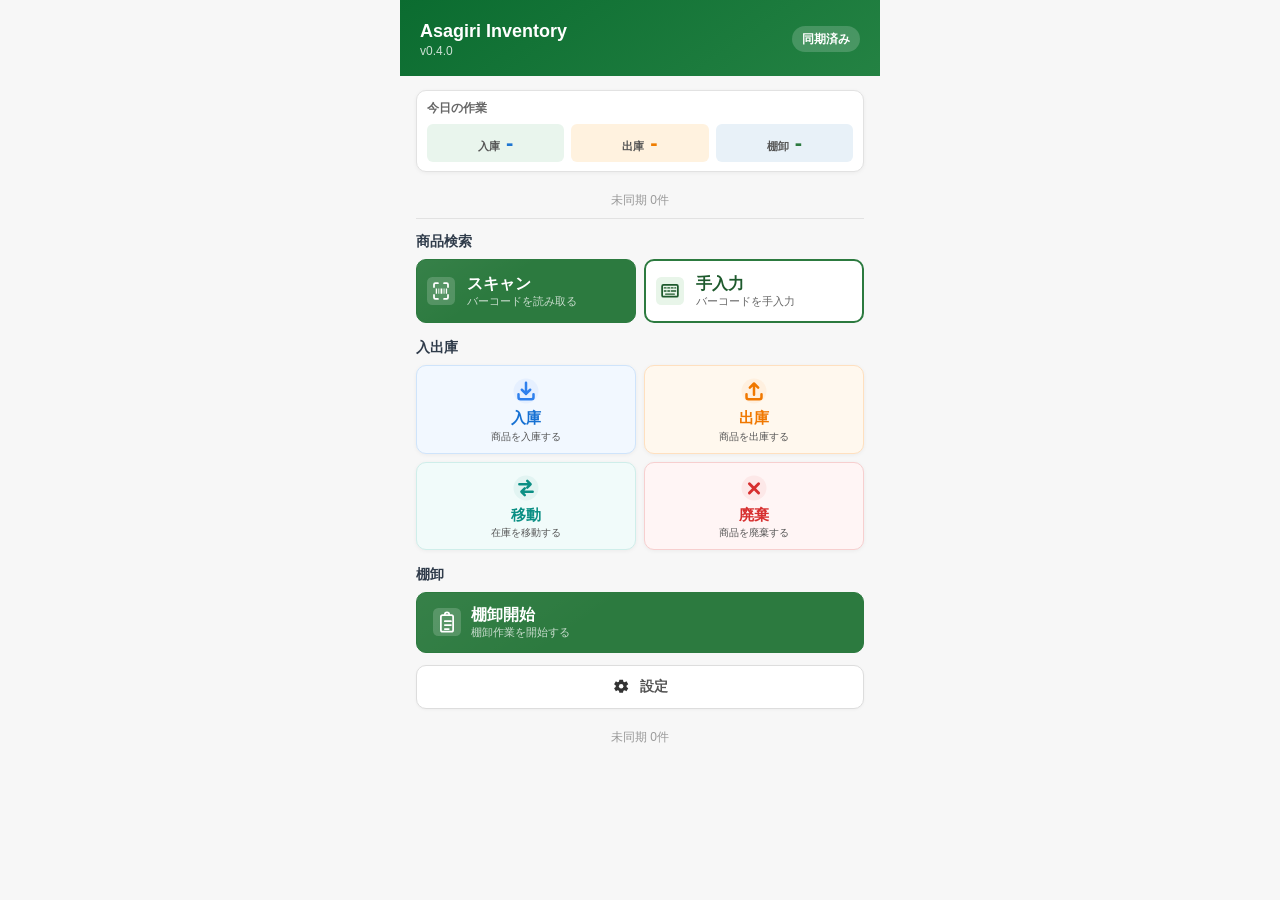
==== commit d0dd632b: "スキャン画面にガイド枠追加: 中央に読み取りエリア表示 - 3画面(品目検索/入出庫/棚卸)全てにオーバーレイ+枠を追加 - 周囲を暗くして中央の枠に集中できるように - ガイド文を「枠内にコードを合" ====
--- a/index.html
+++ b/index.html
@@ -118,8 +118,9 @@
     <div class="content">
       <div class="video-container">
         <video id="scan-video" playsinline></video>
-      </div>
-      <p class="scan-guide">バーコードをカメラに映してください</p>
+        <div class="scan-overlay"><div class="scan-frame"></div></div>
+      </div>
+      <p class="scan-guide">枠内にコードを合わせてください</p>
       <button class="btn btn-secondary" onclick="App.goToManual()">
         <span>&#x2328;</span> 手入力に切替
       </button>
@@ -234,8 +235,9 @@
     <div class="content">
       <div class="video-container">
         <video id="op-scan-video" playsinline></video>
-      </div>
-      <p class="scan-guide">バーコードをカメラに映してください</p>
+        <div class="scan-overlay"><div class="scan-frame"></div></div>
+      </div>
+      <p class="scan-guide">枠内にコードを合わせてください</p>
       <button class="btn btn-secondary" onclick="App.goToOpManual()">
         <span>&#x2328;</span> 手入力に切替
       </button>
@@ -354,8 +356,9 @@
     <div class="content">
       <div class="video-container">
         <video id="st-scan-video" playsinline></video>
-      </div>
-      <p class="scan-guide">バーコードをカメラに映してください</p>
+        <div class="scan-overlay"><div class="scan-frame"></div></div>
+      </div>
+      <p class="scan-guide">枠内にコードを合わせてください</p>
       <button class="btn btn-secondary" id="btn-st-toggle-manual" onclick="App.goToStManual()">
         <span>&#x2328;</span> 手入力に切替
       </button>
--- a/style.css
+++ b/style.css
@@ -9,7 +9,7 @@
   --warning: #f57c00;
   --text: #333;
   --text-light: #666;
-  --bg: #f5f5f5;
+  --bg: #f7f7f7;
   --card-bg: #fff;
   --border: #ddd;
 }
@@ -45,7 +45,7 @@
 
 /* Header */
 .header {
-  background: var(--primary);
+  background: linear-gradient(145deg, #0b6c30 0%, #248243 100%);
   color: #fff;
   padding: 16px 20px;
   display: flex;
@@ -55,7 +55,7 @@
 
 .header h1 {
   font-size: 18px;
-  font-weight: 600;
+  font-weight: 700;
 }
 
 .header .version {
@@ -67,7 +67,7 @@
   background: none;
   border: none;
   color: #fff;
-  font-size: 20px;
+  font-size: 22px;
   cursor: pointer;
   padding: 4px 8px;
   margin-left: -8px;
@@ -90,26 +90,31 @@
   width: 100%;
   padding: 14px 20px;
   border: none;
-  border-radius: 8px;
+  border-radius: 10px;
   font-size: 16px;
-  font-weight: 600;
+  font-weight: 700;
+  font-family: inherit;
   cursor: pointer;
-  transition: opacity 0.2s;
+  transition: opacity 0.15s, transform 0.1s;
   min-height: 48px;
+  -webkit-tap-highlight-color: transparent;
 }
 
 .btn:active {
-  opacity: 0.8;
+  opacity: 0.82;
+  transform: scale(0.985);
 }
 
 .btn:disabled {
-  opacity: 0.5;
+  opacity: 0.4;
   cursor: not-allowed;
+  transform: none;
 }
 
 .btn-primary {
-  background: var(--primary);
+  background: linear-gradient(145deg, rgba(255, 255, 255, 0.05), transparent 40%), var(--primary);
   color: #fff;
+  box-shadow: 0 2px 6px rgba(44, 122, 63, 0.15);
 }
 
 .btn-secondary {
@@ -119,14 +124,63 @@
 }
 
 .btn-outline {
-  background: transparent;
-  color: var(--text-light);
-  border: 1px solid var(--border);
+  background: #fff;
+  color: var(--text-light);
+  border: 1px solid #dadada;
+  font-weight: 600;
+  box-shadow: 0 1px 3px rgba(0, 0, 0, 0.04);
 }
 
 .btn + .btn {
   margin-top: 12px;
 }
+
+/* Result IO buttons (search result -> stock operation) */
+.result-io-grid {
+  display: grid;
+  grid-template-columns: 1fr 1fr;
+  gap: 8px;
+  margin-bottom: 14px;
+}
+
+.result-io-btn {
+  display: flex;
+  align-items: center;
+  justify-content: center;
+  gap: 8px;
+  padding: 12px 10px;
+  border: 1px solid #e2e2e2;
+  border-left-width: 4px;
+  border-radius: 8px;
+  background: #fff;
+  font-family: inherit;
+  font-size: 15px;
+  font-weight: 700;
+  cursor: pointer;
+  transition: opacity 0.15s, transform 0.1s;
+  -webkit-tap-highlight-color: transparent;
+  box-shadow: 0 1px 4px rgba(0, 0, 0, 0.05);
+}
+
+.result-io-btn:active {
+  opacity: 0.82;
+  transform: scale(0.97);
+}
+
+.result-io-icon {
+  width: 22px;
+  height: 22px;
+  display: block;
+}
+
+.result-io-label {
+  line-height: 1;
+}
+
+.result-io-btn--in  { border-left-color: #2f80ed; color: #1671d3; }
+.result-io-btn--out { border-left-color: #f2994a; color: #f07800; }
+.result-io-btn--move { border-left-color: #159b8f; color: #0b8f84; }
+.result-io-btn--dispose { border-left-color: #d64545; color: #d72f2f; }
 
 /* Top screen menu */
 .menu {
@@ -167,6 +221,64 @@
   width: 100%;
   height: 100%;
   object-fit: cover;
+}
+
+/* Scan overlay & guide frame */
+.scan-overlay {
+  position: absolute;
+  top: 0;
+  left: 0;
+  width: 100%;
+  height: 100%;
+  display: flex;
+  align-items: center;
+  justify-content: center;
+  pointer-events: none;
+}
+
+.scan-overlay::before {
+  content: '';
+  position: absolute;
+  top: 0; left: 0; right: 0; bottom: 0;
+  background: radial-gradient(
+    ellipse 60% 50% at center,
+    transparent 0%,
+    rgba(0, 0, 0, 0.5) 100%
+  );
+}
+
+.scan-frame {
+  position: relative;
+  width: 70%;
+  aspect-ratio: 4 / 3;
+  max-height: 60%;
+  border: 2px solid rgba(255, 255, 255, 0.7);
+  border-radius: 12px;
+  box-shadow: 0 0 0 1px rgba(0, 0, 0, 0.3);
+}
+
+.scan-frame::before,
+.scan-frame::after {
+  content: '';
+  position: absolute;
+  width: 24px;
+  height: 24px;
+  border-color: #fff;
+  border-style: solid;
+}
+
+.scan-frame::before {
+  top: -2px;
+  left: -2px;
+  border-width: 3px 0 0 3px;
+  border-radius: 6px 0 0 0;
+}
+
+.scan-frame::after {
+  top: -2px;
+  right: -2px;
+  border-width: 3px 3px 0 0;
+  border-radius: 0 6px 0 0;
 }
 
 .scan-guide {
@@ -336,9 +448,10 @@
 /* Settings screen */
 .setting-item {
   background: var(--card-bg);
-  border-radius: 8px;
+  border-radius: 10px;
   padding: 16px;
   margin-bottom: 12px;
+  box-shadow: 0 1px 4px rgba(0, 0, 0, 0.05);
 }
 
 .setting-label {
@@ -785,170 +898,37 @@
   }
 }
 
-/* ===== Visual proposal: image-style top screen ===== */
+/* ===== Top screen enhancements ===== */
 
 #screen-top {
   background: #f7f7f7;
 }
 
-#screen-top .header-top {
-  min-height: 120px;
-  align-items: center;
-  padding: 26px 24px 22px;
-  background:
-    radial-gradient(circle at 24% 20%, rgba(255, 255, 255, 0.12), transparent 28%),
-    linear-gradient(145deg, #0b6c30 0%, #248243 100%);
-}
-
-#screen-top .header h1 {
-  font-size: 28px;
-  font-weight: 800;
-  line-height: 1.05;
-}
-
-#screen-top .header .version {
-  font-size: 15px;
+#screen-top .content-top {
+  padding: 14px 16px 20px;
+}
+
+#screen-top .section-label {
+  margin-bottom: 8px;
+  color: #2f3b4a;
+  font-size: 14px;
   font-weight: 700;
-  opacity: 0.92;
-}
-
-#screen-top .sync-badge {
-  display: inline-flex;
-  align-items: center;
-  gap: 8px;
-  min-height: 44px;
-  padding: 0 16px;
-  border: 1px solid rgba(255, 255, 255, 0.22);
-  border-radius: 12px;
-  background: rgba(255, 255, 255, 0.12);
-  box-shadow: inset 0 1px 0 rgba(255, 255, 255, 0.12);
-  font-size: 17px;
-  font-weight: 800;
-}
-
-#screen-top .sync-badge::before {
-  content: "✓";
-  display: inline-flex;
-  align-items: center;
-  justify-content: center;
-  width: 28px;
-  height: 28px;
-  border-radius: 50%;
-  background: #fff;
-  color: var(--primary);
-  font-size: 18px;
-  line-height: 1;
-}
-
-#screen-top .content-top {
-  padding: 18px 18px 24px;
-}
-
-#screen-top .work-summary {
-  grid-template-columns: 1.15fr 1fr 1fr 1fr;
-  gap: 0;
-  min-height: 86px;
-  margin-bottom: 12px;
-  padding: 16px 14px;
-  border-color: #dedede;
-  border-radius: 12px;
-  box-shadow: 0 1px 4px rgba(0, 0, 0, 0.05);
-}
-
-#screen-top .work-summary-title {
-  grid-column: auto;
-  align-self: center;
-  color: var(--primary);
-  font-size: 18px;
-  font-weight: 800;
-}
-
-#screen-top .work-chip {
-  display: flex;
-  min-height: 58px;
-  flex-direction: column;
-  align-items: center;
-  justify-content: center;
-  border-left: 1px solid #dedede;
-  border-radius: 0;
-  background: transparent;
-  color: var(--text);
-  font-size: 16px;
-}
-
-#screen-top .work-chip strong {
-  display: block;
-  margin: 2px 0 0;
-  font-size: 34px;
-  font-weight: 800;
-  line-height: 1;
-}
-
-#screen-top .work-chip--in strong { color: #1f76d2; }
-#screen-top .work-chip--out strong { color: #ef7d00; }
-#screen-top .work-chip--st strong { color: var(--primary); }
-
-#screen-top .top-sync-status,
-#screen-top .bottom-sync-status {
-  display: flex;
-  align-items: center;
-  justify-content: center;
-  gap: 6px;
-  color: #5f6670;
-  font-size: 16px;
-  line-height: 1;
-}
-
-#screen-top .top-sync-status::before,
-#screen-top .bottom-sync-status::before {
-  content: "↻";
-  color: #24a15a;
-  font-size: 24px;
-  line-height: 1;
-}
-
-#screen-top .top-sync-status {
-  margin: 8px 0 18px;
-}
-
-#screen-top .top-divider {
-  height: 1px;
-  margin-bottom: 22px;
-  background: #d8d8d8;
-}
-
-#screen-top .top-section {
-  margin-bottom: 24px;
-}
-
-#screen-top .top-section--stocktake {
-  margin-bottom: 16px;
-}
-
-#screen-top .section-label {
-  margin-bottom: 12px;
-  color: #2f3b4a;
-  font-size: 19px;
-  font-weight: 800;
-}
-
+}
+
+/* Search buttons */
 #screen-top .search-actions {
   grid-template-columns: repeat(2, minmax(0, 1fr));
-  gap: 12px;
+  gap: 8px;
 }
 
 #screen-top .action-button {
-  min-height: 106px;
-  justify-content: center;
-  gap: 8px;
-  padding: 20px 16px;
+  min-height: 64px;
+  padding: 12px 10px;
   border-radius: 10px;
 }
 
 #screen-top .action-button--scan {
-  background:
-    linear-gradient(145deg, rgba(255, 255, 255, 0.05), transparent 40%),
-    var(--primary);
+  background: linear-gradient(145deg, rgba(255, 255, 255, 0.05), transparent 40%), var(--primary);
 }
 
 #screen-top .action-button--manual {
@@ -957,69 +937,61 @@
 }
 
 #screen-top .action-icon {
-  width: 44px;
-  height: 44px;
-  border-radius: 8px;
+  width: 28px;
+  height: 28px;
 }
 
 #screen-top .action-title {
-  font-size: 24px;
-  font-weight: 800;
+  font-size: 16px;
+  font-weight: 700;
 }
 
 #screen-top .action-sub {
-  font-size: 13px;
-  font-weight: 600;
-  white-space: nowrap;
-}
-
+  font-size: 11px;
+  font-weight: 500;
+}
+
+/* Operation buttons */
 #screen-top .operation-grid {
-  grid-template-columns: repeat(2, minmax(0, 1fr));
-  gap: 12px;
+  gap: 8px;
 }
 
 #screen-top .operation-button {
   position: relative;
   display: flex;
-  min-height: 150px;
+  min-height: 80px;
   flex-direction: column;
   align-items: center;
   justify-content: center;
-  gap: 7px;
-  padding: 18px 38px 18px 18px;
+  gap: 4px;
+  padding: 10px 8px;
   border-width: 1px;
   border-radius: 10px;
-  box-shadow: 0 2px 7px rgba(0, 0, 0, 0.06);
+  box-shadow: 0 1px 4px rgba(0, 0, 0, 0.05);
   text-align: center;
 }
 
 #screen-top .operation-icon {
-  width: 54px;
-  height: 54px;
-  font-size: 34px;
+  width: 30px;
+  height: 30px;
 }
 
 #screen-top .operation-title {
-  font-size: 27px;
-  line-height: 1.05;
+  font-size: 15px;
+  font-weight: 700;
+  line-height: 1.1;
 }
 
 #screen-top .operation-sub {
-  color: #222;
-  font-size: 15px;
-  line-height: 1.3;
+  color: #555;
+  font-size: 10px;
+  line-height: 1.2;
 }
 
 #screen-top .operation-chevron,
 #screen-top .stocktake-chevron,
 #screen-top .settings-chevron {
-  display: block;
-  position: absolute;
-  right: 18px;
-  color: #222;
-  font-size: 44px;
-  font-weight: 300;
-  line-height: 1;
+  display: none;
 }
 
 #screen-top .operation-button--in {
@@ -1046,115 +1018,78 @@
   color: #d72f2f;
 }
 
+/* Stocktake button */
 #screen-top .stocktake-button {
   position: relative;
-  min-height: 82px;
-  gap: 18px;
-  padding: 16px 54px 16px 26px;
+  min-height: 56px;
+  gap: 10px;
+  padding: 12px 16px;
   border-radius: 10px;
-  background:
-    linear-gradient(145deg, rgba(255, 255, 255, 0.05), transparent 40%),
-    var(--primary);
+  background: linear-gradient(145deg, rgba(255, 255, 255, 0.05), transparent 40%), var(--primary);
 }
 
 #screen-top .stocktake-icon {
-  width: 48px;
-  height: 48px;
+  width: 28px;
+  height: 28px;
 }
 
 #screen-top .stocktake-title {
-  font-size: 26px;
-  line-height: 1.1;
+  font-size: 16px;
+  font-weight: 700;
 }
 
 #screen-top .stocktake-sub {
-  font-size: 16px;
-  font-weight: 600;
-}
-
+  font-size: 11px;
+  font-weight: 500;
+}
+
+/* Settings button */
 #screen-top .settings-button {
-  position: relative;
   display: flex;
   align-items: center;
   justify-content: center;
-  gap: 18px;
-  min-height: 66px;
-  margin-bottom: 18px;
-  border-color: #dddddd;
+  gap: 8px;
+  min-height: 44px;
+  margin-bottom: 10px;
+  border-color: #ddd;
   border-radius: 10px;
   background: #fff;
-  box-shadow: 0 2px 7px rgba(0, 0, 0, 0.05);
-  color: #222;
-  font-size: 24px;
+  box-shadow: 0 1px 3px rgba(0, 0, 0, 0.04);
+  color: #555;
+  font-size: 14px;
+  font-weight: 600;
+}
+
+#screen-top .settings-icon {
+  width: 20px;
+  height: 20px;
+  display: block;
+}
+
+/* Dashboard summary */
+#screen-top .work-summary {
+  border-radius: 10px;
+  box-shadow: 0 1px 4px rgba(0, 0, 0, 0.05);
+}
+
+#screen-top .work-chip strong {
+  font-size: 22px;
   font-weight: 800;
 }
 
-#screen-top .settings-icon {
-  width: 36px;
-  height: 36px;
-  display: block;
-}
-
-@media (max-width: 420px) {
-  #screen-top .header-top {
-    padding-left: 18px;
-    padding-right: 18px;
-  }
-
-  #screen-top .header h1 {
-    font-size: 24px;
-  }
-
-  #screen-top .sync-badge {
-    min-height: 38px;
-    padding: 0 12px;
-    font-size: 14px;
-  }
-
-  #screen-top .work-summary {
-    grid-template-columns: 1fr 1fr 1fr;
-  }
-
-  #screen-top .work-summary-title {
-    grid-column: 1 / -1;
-    margin-bottom: 8px;
-  }
-
-  #screen-top .work-chip:first-of-type {
-    border-left: none;
-  }
-
-  #screen-top .action-button {
-    min-height: 92px;
-    padding: 16px 12px;
-  }
-
-  #screen-top .action-title,
-  #screen-top .stocktake-title {
-    font-size: 22px;
-  }
-
-  #screen-top .action-sub,
-  #screen-top .stocktake-sub {
-    font-size: 13px;
-  }
-
-  #screen-top .operation-button {
-    min-height: 126px;
-    padding-right: 28px;
-  }
-
-  #screen-top .operation-icon {
-    width: 44px;
-    height: 44px;
-    font-size: 28px;
-  }
-
-  #screen-top .operation-title {
-    font-size: 22px;
-  }
-
-  #screen-top .operation-sub {
-    font-size: 13px;
-  }
-}
+#screen-top .work-chip--in strong { color: #1f76d2; }
+#screen-top .work-chip--out strong { color: #ef7d00; }
+#screen-top .work-chip--st strong { color: var(--primary); }
+
+#screen-top .top-sync-status,
+#screen-top .bottom-sync-status {
+  font-size: 12px;
+}
+
+#screen-top .top-sync-status {
+  margin: 6px 0 12px;
+}
+
+#screen-top .top-divider {
+  margin-bottom: 14px;
+}
